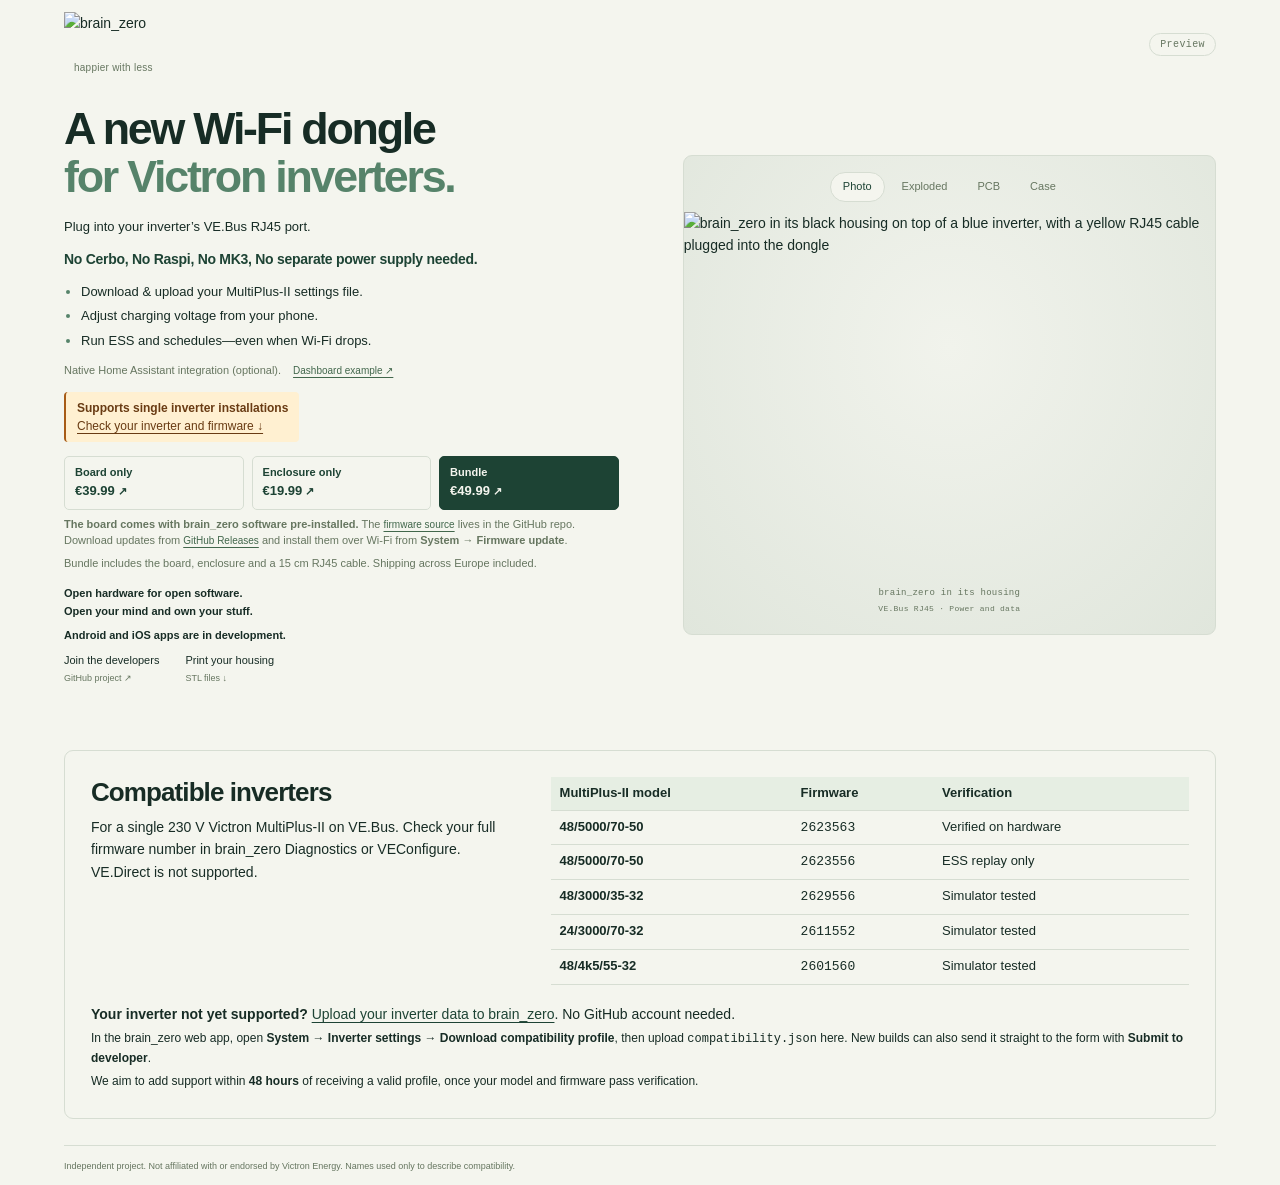
==== website/public/index.html @ fb1fd098 "Name the controller page Inverter settings" ====
<!doctype html>
<html lang="en">
<head>
  <meta charset="utf-8">
  <meta name="viewport" content="width=device-width, initial-scale=1">
  <meta name="robots" content="noindex, nofollow, noarchive">
  <meta name="description" content="Plug into your inverter’s VE.Bus RJ45 port—no separate power supply needed. Local ESS control, phone settings and optional native Home Assistant integration.">
  <meta name="theme-color" content="#14221f">
  <title>brain_zero — A new Wi-Fi dongle for Victron inverters</title>
  <link rel="icon" href="assets/icon.svg" type="image/svg+xml">
  <link rel="stylesheet" href="styles.css">
  <script type="module" src="assets/model-viewer-4.4.0.min.js"></script>
  <script src="app.js" defer></script>
</head>
<body>
  <a class="skip" href="#main">Skip to content</a>
  <header><a class="brand" href="#" aria-label="brain_zero home"><img src="assets/wordmark.svg" alt="brain_zero" width="210" height="56"><span>happier with less</span></a><span class="preview">Preview</span></header>
  <main id="main">
    <div class="pitch">
      <h1>A new Wi-Fi dongle<br><em>for Victron inverters.</em></h1>
      <p class="connection">Plug into your inverter’s VE.Bus RJ45 port.</p>
      <p class="standalone">No Cerbo, No Raspi, No MK3, No separate power supply needed.</p>
      <ul class="benefits">
        <li>Download &amp; upload your MultiPlus-II settings file.</li>
        <li>Adjust charging voltage from your phone.</li>
        <li>Run ESS and schedules—even when Wi-Fi drops.</li>
      </ul>
      <div class="integration"><p>Native Home Assistant integration (optional).</p><button class="dashboard-link" type="button" id="show-dashboard">Dashboard example ↗</button></div>
      <p class="compatibility-warning"><strong>Supports single inverter installations</strong><br><a href="#compatibility">Check your inverter and firmware ↓</a></p>
      <div class="purchase">
        <div class="purchase-options" role="group" aria-label="Buy hardware">
          <button class="buy" type="button" data-dialog="buy"><span class="offer-name">Board only</span><span><strong class="offer-price">€39.99</strong> <span aria-hidden="true">↗</span></span></button>
          <button class="buy" type="button" data-dialog="buy"><span class="offer-name">Enclosure only</span><span><strong class="offer-price">€19.99</strong> <span aria-hidden="true">↗</span></span></button>
          <button class="buy bundle" type="button" data-dialog="buy" aria-describedby="bundle-contents"><span class="offer-name">Bundle</span><span><strong class="offer-price">€49.99</strong> <span aria-hidden="true">↗</span></span></button>
        </div>
        <p class="shipping"><strong>The board comes with brain_zero software pre-installed.</strong> The <a class="dashboard-link" href="https://github.com/mjpalmowski/brain_zero/tree/main/firmware/vebus_listener">firmware source</a> lives in the GitHub repo. Download updates from <a class="dashboard-link" href="https://github.com/mjpalmowski/brain_zero/releases">GitHub Releases</a> and install them over Wi-Fi from <strong>System → Firmware update</strong>.</p>
        <p class="shipping"><span id="bundle-contents">Bundle includes the board, enclosure and a 15 cm RJ45 cable.</span> Shipping across Europe included.</p>
      </div>
      <p class="open-pitch">Open hardware for open software.<br>Open your mind and own your stuff.</p>
      <p class="open-pitch">Android and iOS apps are in development.</p>
      <div class="project-links"><a href="https://github.com/mjpalmowski/brain_zero">Join the developers <span>GitHub project ↗</span></a><a href="assets/brain-zero-case-c8-prototype.zip" download>Print your housing <span>STL files ↓</span></a></div>
    </div>
    <figure class="hardware-visual">
      <div class="hardware-switch" role="group" aria-label="Hardware view">
        <button type="button" data-hardware-view="photo" aria-pressed="true">Photo</button>
        <button type="button" data-hardware-view="exploded" aria-pressed="false">Exploded</button>
        <button type="button" data-hardware-view="pcb" aria-pressed="false">PCB</button>
        <button type="button" data-hardware-view="case" aria-pressed="false">Case</button>
      </div>
      <div class="hardware-stage">
        <img id="hardware-photo" src="assets/brain-zero-hardware.webp" alt="brain_zero in its black housing on top of a blue inverter, with a yellow RJ45 cable plugged into the dongle" width="1122" height="1402" fetchpriority="high">
        <model-viewer id="hardware-exploded" src="assets/assembly-c8-exploded.glb" alt="Interactive exploded view of brain_zero: Rev C PCB installed inside the C8 case base, with the lid lifted above it" camera-controls camera-orbit="-35deg 55deg auto" field-of-view="30deg" interaction-prompt="none" touch-action="pan-y" shadow-intensity="0.7" exposure="1.15" loading="lazy" hidden><img slot="poster" src="assets/assembly-c8-exploded.jpg" alt="Actual Rev C PCB seated inside the C8 base, with the matching lid raised above it" width="523" height="378"></model-viewer>
        <model-viewer id="hardware-pcb" src="assets/board-rev-c.glb" alt="Interactive 3D model of the brain_zero Rev C PCB with all 31 fitted components and the brain_zero silkscreen logo" camera-controls camera-orbit="-35deg 55deg auto" field-of-view="30deg" interaction-prompt="none" touch-action="pan-y" shadow-intensity="0.7" exposure="1.15" loading="lazy" hidden><img slot="poster" src="assets/board-rev-c-3d.png" alt="brain_zero Rev C PCB with all fitted components and the brain_zero silkscreen logo" width="1800" height="1300"></model-viewer>
        <model-viewer id="hardware-case" src="assets/case-c8.glb" alt="Interactive 3D model of the existing C8 case base and lid, assembled from the downloadable STL files" camera-controls camera-orbit="-35deg 55deg auto" field-of-view="30deg" interaction-prompt="none" touch-action="pan-y" shadow-intensity="0.7" exposure="1.15" loading="lazy" hidden><img slot="poster" src="assets/case-c8-3d.png" alt="brain_zero C8 enclosure, made from the existing base and lid STL files" width="1800" height="1300"></model-viewer>
      </div>
      <figcaption aria-live="polite"><span id="hardware-caption">brain_zero in its housing</span><span id="hardware-note">VE.Bus RJ45 · Power and data</span><div class="hardware-downloads" id="case-downloads" hidden><a href="assets/brain-zero-base-c8.stl" download>Base STL ↓</a><a href="assets/brain-zero-lid-c8.stl" download>Lid STL ↓</a></div></figcaption>
    </figure>
    <section id="compatibility" class="compatibility" aria-labelledby="compatibility-title">
      <div class="compatibility-intro">
        <h2 id="compatibility-title">Compatible inverters</h2>
        <p>For a single 230 V Victron MultiPlus-II on VE.Bus. Check your full firmware number in brain_zero Diagnostics or VEConfigure. VE.Direct is not supported.</p>
      </div>
      <table aria-label="MultiPlus-II compatibility by firmware">
        <thead><tr><th scope="col">MultiPlus-II model</th><th scope="col">Firmware</th><th scope="col">Verification</th></tr></thead>
        <tbody>
          <tr><th scope="row">48/5000/70-50</th><td><code>2623563</code></td><td>Verified on hardware</td></tr>
          <tr><th scope="row">48/5000/70-50</th><td><code>2623556</code></td><td>ESS replay only</td></tr>
          <tr><th scope="row">48/3000/35-32</th><td><code>2629556</code></td><td>Simulator tested</td></tr>
          <tr><th scope="row">24/3000/70-32</th><td><code>2611552</code></td><td>Simulator tested</td></tr>
          <tr><th scope="row">48/4k5/55-32</th><td><code>2601560</code></td><td>Simulator tested</td></tr>
        </tbody>
      </table>
      <div class="compatibility-contribute">
        <p><strong>Your inverter not yet supported?</strong> <a href="/compatibility/">Upload your inverter data to brain_zero</a>. No GitHub account needed.</p>
        <p class="compatibility-help">In the brain_zero web app, open <strong>System → Inverter settings → Download compatibility profile</strong>, then upload <code>compatibility.json</code> here. New builds can also send it straight to the form with <strong>Submit to developer</strong>.</p>
        <p class="compatibility-help">We aim to add support within <strong>48 hours</strong> of receiving a valid profile, once your model and firmware pass verification.</p>
      </div>
    </section>
  </main>
  <footer><p>Independent project. Not affiliated with or endorsed by Victron Energy. Names used only to describe compatibility.</p></footer>
  <dialog aria-labelledby="dialog-title" id="project-dialog"><button class="close" aria-label="Close dialog" type="button">×</button><h2 id="dialog-title"></h2><p id="dialog-copy"></p><button class="dialog-action" type="button"></button></dialog>
  <dialog class="dashboard-dialog" aria-labelledby="dashboard-title" id="dashboard-dialog"><button class="close" aria-label="Close dashboard example" type="button">×</button><h2 id="dashboard-title">Home Assistant dashboard example</h2><p>Example setup. Other devices shown require separate integrations.</p><img src="assets/ha-dashboard-example.png" alt="Example brain_zero Home Assistant dashboard showing inverter, battery, household and grid power flows, alongside separately integrated devices" width="1452" height="1482" loading="lazy"><a href="assets/ha-dashboard-example.png" target="_blank" rel="noopener">Open full-size ↗</a></dialog>
</body>
</html>
---- website/public/styles.css ----
@font-face {
  font-family: Manrope;
  src: url('assets/manrope-latin.woff2') format('woff2');
  font-weight: 400 800;
  font-display: swap;
}
:root { --paper: #f4f5ee; --ink: #172c25; --green: #1d4334; --muted: #667660; --line: #d6ddd2; }
* { box-sizing: border-box; }
body { margin: 0; min-height: 100svh; display: flex; flex-direction: column; background: var(--paper); color: var(--ink); font: 14px/1.6 Manrope, Arial, sans-serif; }
button, a { touch-action: manipulation; }
button { font: inherit; cursor: pointer; }
a { color: inherit; text-decoration: none; }
button:focus-visible, a:focus-visible { outline: 3px solid #6ba47c; outline-offset: 5px; }
::selection { background: #c0edcc; }
img { display: block; max-width: 100%; }
.skip { position: absolute; top: -70px; left: 15px; padding: 10px; background: #c0edcc; z-index: 10; }
.skip:focus { top: 10px; }
header, main, footer { width: min(1240px, 90%); margin-inline: auto; }

header { min-height: 88px; display: flex; justify-content: space-between; align-items: center; gap: 20px; }
.brand img { width: 205px; height: auto; }
.brand > span { display: block; margin-top: -6px; padding-left: 10px; font-size: 10px; letter-spacing: .025em; color: var(--muted); }
.preview { font: 10px Consolas, monospace; letter-spacing: .04em; color: var(--muted); border: 1px solid var(--line); padding: 5px 10px; border-radius: 20px; }

main { flex: 1; display: grid; grid-template-columns: 1.04fr 1fr; gap: 64px; align-items: center; padding-block: 16px 26px; }
.pitch { min-width: 0; }
h1 { font-size: clamp(34px, 3.5vw, 50px); font-weight: 600; line-height: 1.08; letter-spacing: -.05em; margin: 0 0 16px; }
h1 em { font-style: normal; color: #56836a; }
.connection { margin: 0 0 10px; font-size: 13px; line-height: 1.6; }
.standalone { margin: 0 0 12px; font-size: 14px; font-weight: 650; letter-spacing: -.02em; color: var(--green); }
.benefits { margin: 0 0 12px; padding-left: 17px; font-size: 13px; line-height: 1.5; }
.benefits li + li { margin-top: 5px; }
.benefits li::marker { color: #56836a; }
.integration { display: flex; align-items: baseline; flex-wrap: wrap; column-gap: 12px; row-gap: 3px; margin-bottom: 12px; }
.integration p { margin: 0; font-size: 11px; color: var(--muted); }
.dashboard-link { border: 0; background: none; color: #42674c; font-size: 10px; padding: 0; text-decoration: underline; text-underline-offset: 3px; }
.compatibility-warning { display: inline-block; max-width: 100%; margin: 0 0 14px; padding: 7px 11px; border-left: 2px solid #a75b16; border-radius: 4px; background: #fff0d1; color: #693b13; font-size: 12px; line-height: 1.5; }
.compatibility-warning strong { font-weight: 700; }
.compatibility-warning a, .compatibility-contribute a { text-decoration: underline; text-underline-offset: 3px; }

.compatibility { grid-column: 1 / -1; display: grid; grid-template-columns: minmax(0, 1fr) minmax(0, 1.5fr); gap: 18px 34px; align-items: start; padding: 26px; border: 1px solid var(--line); border-radius: 9px; }
.compatibility h2 { margin: 0 0 8px; font-size: 26px; font-weight: 650; line-height: 1.2; letter-spacing: -.035em; }
.compatibility p { margin: 0; }
.compatibility table { width: 100%; border-collapse: collapse; text-align: left; font-size: 13px; }
.compatibility th, .compatibility td { padding: 6px 9px; border-bottom: 1px solid var(--line); vertical-align: top; }
.compatibility thead { background: #e6eee3; }
.compatibility tbody th { font-weight: 600; }
.compatibility-contribute { grid-column: 1 / -1; }
.compatibility-contribute a { color: var(--green); }
.compatibility .compatibility-help { margin-top: 4px; font-size: 12px; }

.purchase { margin-bottom: 14px; }
.purchase-options { display: grid; grid-template-columns: repeat(3, minmax(0, 1fr)); gap: 8px; }
.buy { display: flex; flex-direction: column; justify-content: space-between; gap: 2px; border: 1px solid var(--line); border-radius: 5px; padding: 8px 10px; background: var(--paper); color: var(--green); font-size: 11px; font-weight: 600; line-height: 1.4; text-align: left; transition: background .15s; }
.buy:hover { background: #e6eee3; }
.buy strong { font-size: 13px; font-weight: 700; }
.buy.bundle { border-color: var(--green); background: var(--green); color: var(--paper); }
.buy.bundle:hover { background: #2c5744; }
.shipping { margin: 6px 0 0; font-size: 11px; line-height: 1.5; color: var(--muted); }
.open-pitch { margin: 0 0 7px; font-size: 11px; font-weight: 600; }
.project-links { display: flex; gap: 26px; flex-wrap: wrap; }
.project-links > a { display: block; color: var(--ink); font-size: 11px; }
.project-links > a:hover { text-decoration: underline; text-underline-offset: 4px; }
.project-links span { display: block; color: var(--muted); font-size: 9px; margin-top: 2px; }

.hardware-visual { margin: 0; min-width: 0; overflow: hidden; border-radius: 9px; background: radial-gradient(ellipse at 50% 40%, #f1f3ec, #e0e6dc); border: 1px solid var(--line); padding: 16px 0 18px; }
.hardware-switch { display: flex; justify-content: center; gap: 4px; }
.hardware-switch button { background: none; border: 1px solid transparent; border-radius: 20px; padding: 5px 12px; color: var(--muted); font-size: 11px; }
.hardware-switch button[aria-pressed=true] { background: var(--paper); border-color: var(--line); color: var(--green); }
.hardware-switch button:hover { color: var(--green); }
.hardware-stage { aspect-ratio: 18/13; width: 100%; }
.hardware-stage model-viewer { display: block; width: 100%; height: 100%; background: transparent; --poster-color: transparent; touch-action: pan-y; }
.hardware-stage [hidden] { display: none; }
.hardware-stage img { width: 100%; height: 100%; object-fit: contain; }
.hardware-stage > img { object-fit: cover; object-position: center 25%; padding-block: 10px; }
.hardware-visual figcaption { color: var(--muted); font: 9px/1.8 Consolas, monospace; letter-spacing: .03em; text-align: center; padding: 0 18px; }
.hardware-visual figcaption span { display: block; }
#hardware-note { font-size: 8px; }
.hardware-downloads { display: flex; justify-content: center; gap: 22px; margin-top: 6px; }
.hardware-downloads[hidden] { display: none; }
.hardware-downloads a { font: 10px Manrope, Arial, sans-serif; text-decoration: underline; text-underline-offset: 3px; color: var(--green); }

footer { border-top: 1px solid var(--line); padding-block: 13px 17px; font-size: 9px; line-height: 1.7; color: var(--muted); }
footer p { margin: 0; }
footer p + p { margin-top: 3px; }

dialog { width: min(440px, calc(100% - 36px)); max-height: 85vh; overflow: auto; background: var(--paper); color: var(--ink); padding: 34px; border: 1px solid #b2c6a6; border-radius: 10px; box-shadow: 0 25px 90px #081e2055; }
dialog::backdrop { background: #10251caa; backdrop-filter: blur(4px); }
dialog h2 { font-size: 28px; font-weight: 600; letter-spacing: -.045em; line-height: 1.2; margin: 0 20px 20px 0; }
dialog p { font-size: 12px; line-height: 1.85; color: #5f7458; margin: 0 0 25px; }
.close { position: absolute; right: 14px; top: 12px; padding: 5px; border: 0; background: none; color: #72846b; font-size: 25px; line-height: 1; }
.dialog-action { width: 100%; background: var(--green); color: var(--paper); padding: 12px 16px; border: 0; border-radius: 5px; font-size: 11px; font-weight: 600; }
.dashboard-dialog { width: min(1000px, calc(100% - 32px)); padding: 25px; max-height: 92vh; }
.dashboard-dialog h2 { font-size: 20px; letter-spacing: -.025em; margin: 0 35px 10px 0; }
.dashboard-dialog p { font-size: 11px; margin: 0 0 18px; }
.dashboard-dialog img { width: 100%; height: auto; border-radius: 6px; }
.dashboard-dialog .close { position: sticky; float: right; top: 0; margin: -10px -10px 0 0; border-radius: 50%; background: var(--paper); z-index: 1; }
.dashboard-dialog > a { display: inline-block; margin-top: 15px; font-size: 11px; color: var(--green); text-decoration: underline; text-underline-offset: 4px; }

@media (max-width: 1000px) {
  main { gap: 35px; }
  h1 { font-size: clamp(32px, 3.9vw, 39px); }
  .connection { font-size: 12px; }
  .benefits { font-size: 12px; }
  .project-links { gap: 20px; }
}
@media (max-width: 760px) {
  header { min-height: 82px; }
  .brand img { width: 175px; }
  .preview { font-size: 8px; padding: 5px 8px; }
  main { grid-template-columns: 1fr; gap: 26px; padding-block: 18px 26px; }
  h1 { font-size: clamp(31px, 7.5vw, 43px); }
  .connection { font-size: 13px; }
  .benefits { font-size: 13px; }
  .integration p { font-size: 11px; }
  .hardware-visual { max-width: 600px; width: 100%; justify-self: center; }
  .compatibility { grid-template-columns: minmax(0, 1fr); padding: 15px; }
  .compatibility th, .compatibility td { padding-inline: 5px; }
  footer { font-size: 9px; }
}
@media (max-width: 480px) {
  .dashboard-dialog { padding: 18px; }
  .dashboard-dialog h2 { font-size: 17px; }
}
@media (prefers-reduced-motion: reduce) {
  * { transition: none !important; }
}
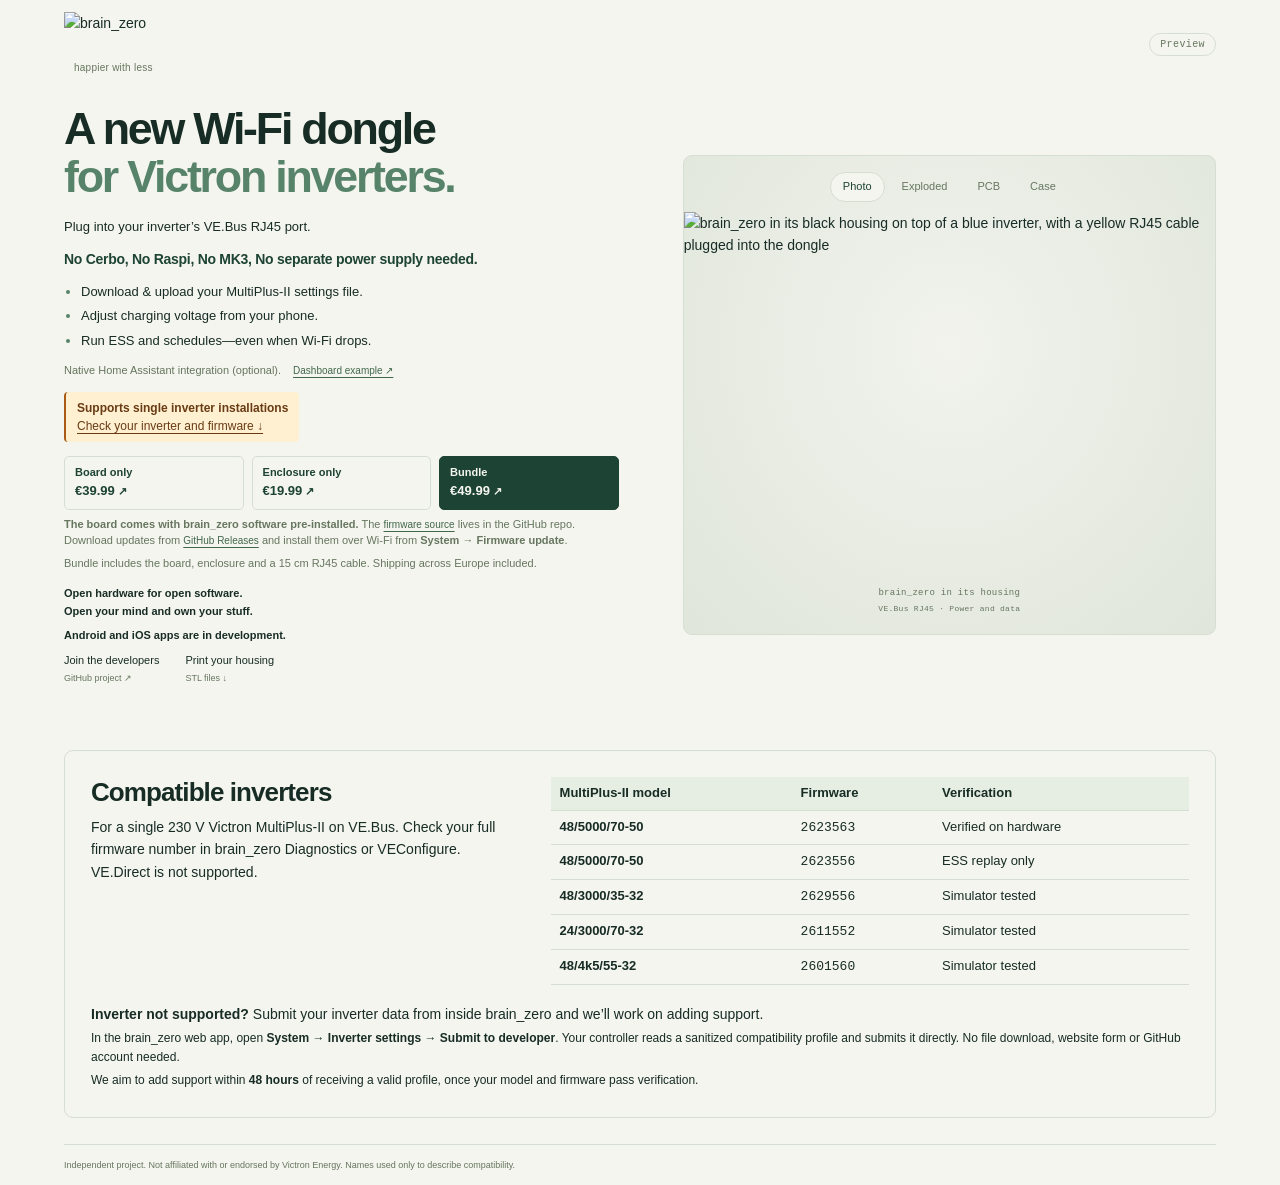
==== commit 31400b40: "Submit compatibility profiles directly from the controller app" ====
--- a/website/public/index.html
+++ b/website/public/index.html
@@ -71,8 +71,8 @@
         </tbody>
       </table>
       <div class="compatibility-contribute">
-        <p><strong>Your inverter not yet supported?</strong> <a href="/compatibility/">Upload your inverter data to brain_zero</a>. No GitHub account needed.</p>
-        <p class="compatibility-help">In the brain_zero web app, open <strong>System → Inverter settings → Download compatibility profile</strong>, then upload <code>compatibility.json</code> here. New builds can also send it straight to the form with <strong>Submit to developer</strong>.</p>
+        <p><strong>Inverter not supported?</strong> Submit your inverter data from inside brain_zero and we’ll work on adding support.</p>
+        <p class="compatibility-help">In the brain_zero web app, open <strong>System → Inverter settings → Submit to developer</strong>. Your controller reads a sanitized compatibility profile and submits it directly. No file download, website form or GitHub account needed.</p>
         <p class="compatibility-help">We aim to add support within <strong>48 hours</strong> of receiving a valid profile, once your model and firmware pass verification.</p>
       </div>
     </section>
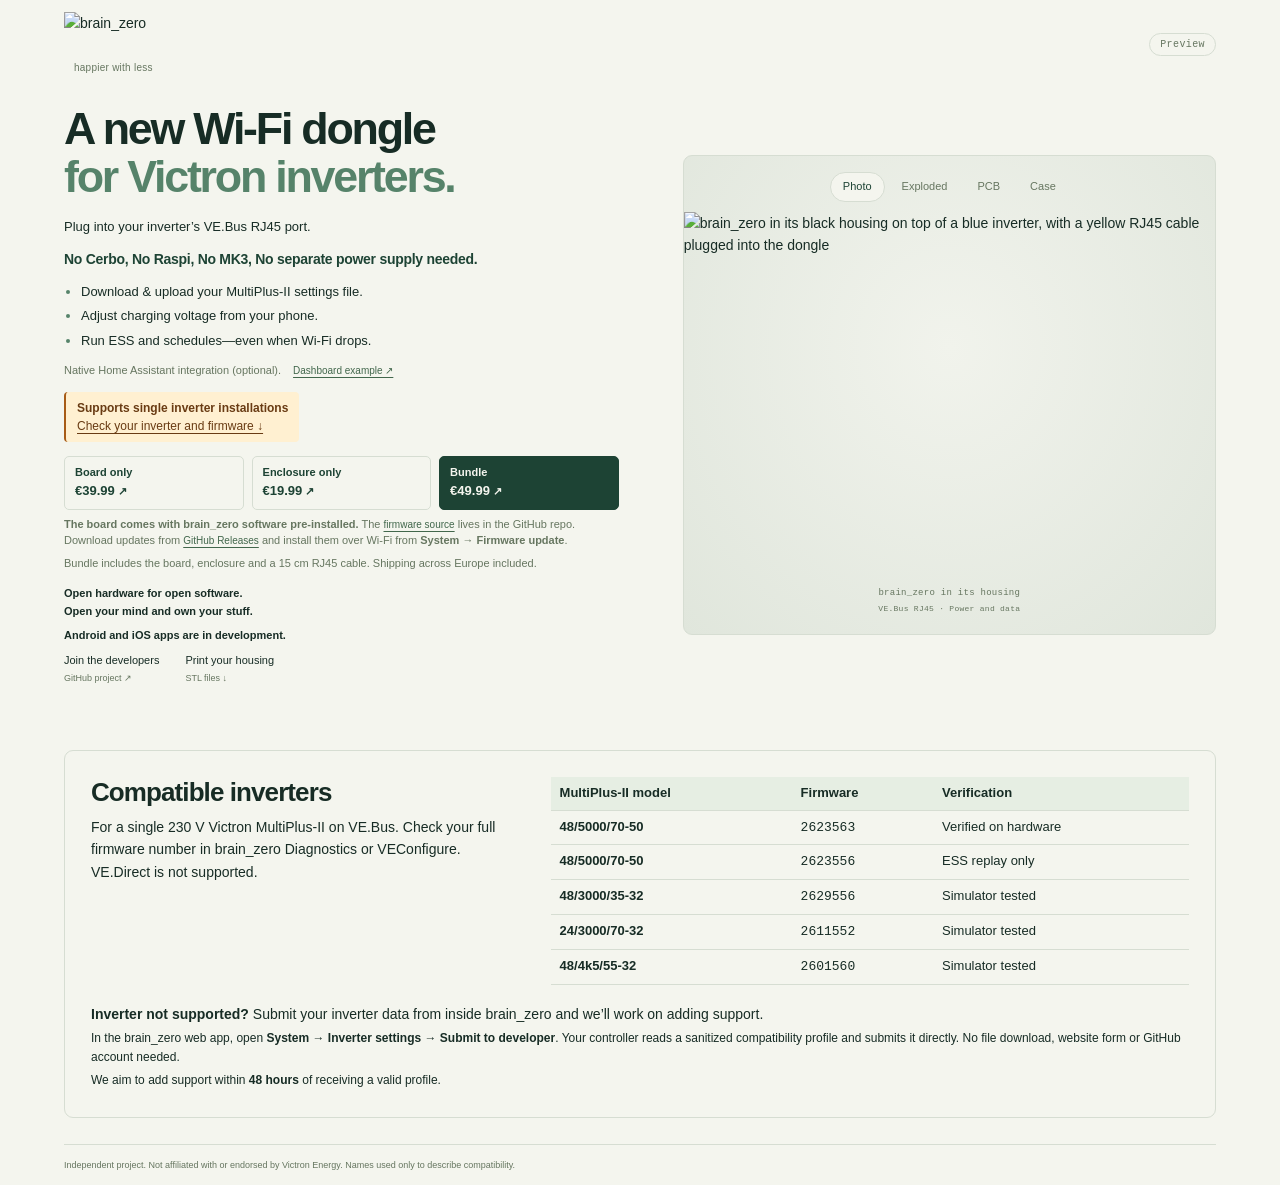
==== commit b82d8eb8: "Simplify the compatibility turnaround wording" ====
--- a/website/public/index.html
+++ b/website/public/index.html
@@ -73,7 +73,7 @@
       <div class="compatibility-contribute">
         <p><strong>Inverter not supported?</strong> Submit your inverter data from inside brain_zero and we’ll work on adding support.</p>
         <p class="compatibility-help">In the brain_zero web app, open <strong>System → Inverter settings → Submit to developer</strong>. Your controller reads a sanitized compatibility profile and submits it directly. No file download, website form or GitHub account needed.</p>
-        <p class="compatibility-help">We aim to add support within <strong>48 hours</strong> of receiving a valid profile, once your model and firmware pass verification.</p>
+        <p class="compatibility-help">We aim to add support within <strong>48 hours</strong> of receiving a valid profile.</p>
       </div>
     </section>
   </main>
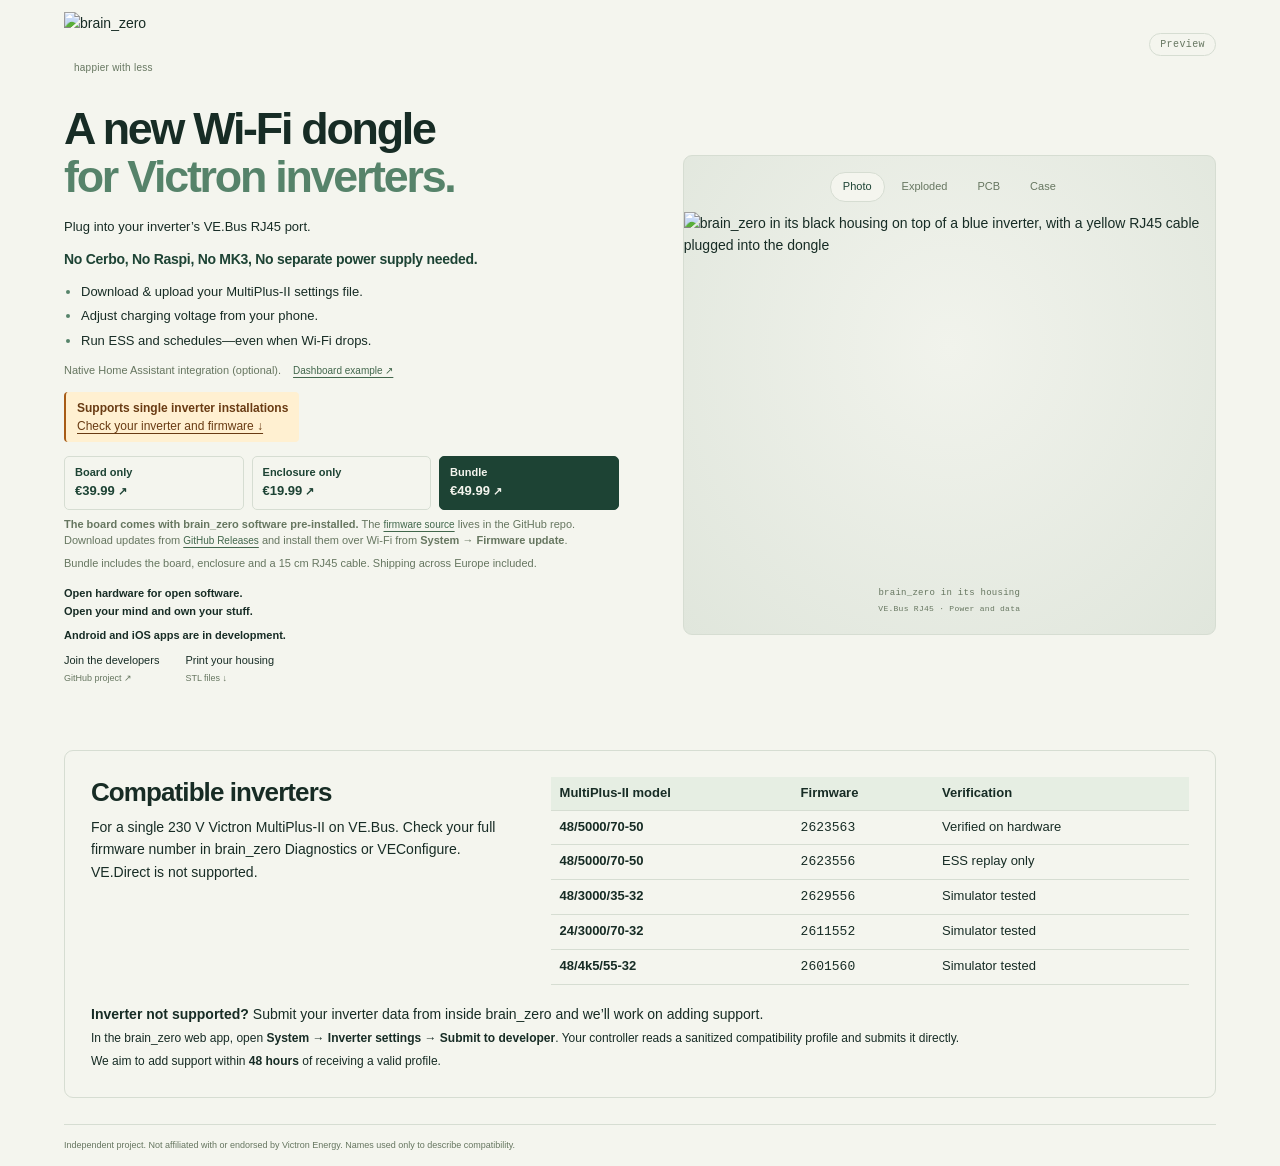
==== commit 384c9396: "Remove the extra submission reassurance sentence" ====
--- a/website/public/index.html
+++ b/website/public/index.html
@@ -72,7 +72,7 @@
       </table>
       <div class="compatibility-contribute">
         <p><strong>Inverter not supported?</strong> Submit your inverter data from inside brain_zero and we’ll work on adding support.</p>
-        <p class="compatibility-help">In the brain_zero web app, open <strong>System → Inverter settings → Submit to developer</strong>. Your controller reads a sanitized compatibility profile and submits it directly. No file download, website form or GitHub account needed.</p>
+        <p class="compatibility-help">In the brain_zero web app, open <strong>System → Inverter settings → Submit to developer</strong>. Your controller reads a sanitized compatibility profile and submits it directly.</p>
         <p class="compatibility-help">We aim to add support within <strong>48 hours</strong> of receiving a valid profile.</p>
       </div>
     </section>
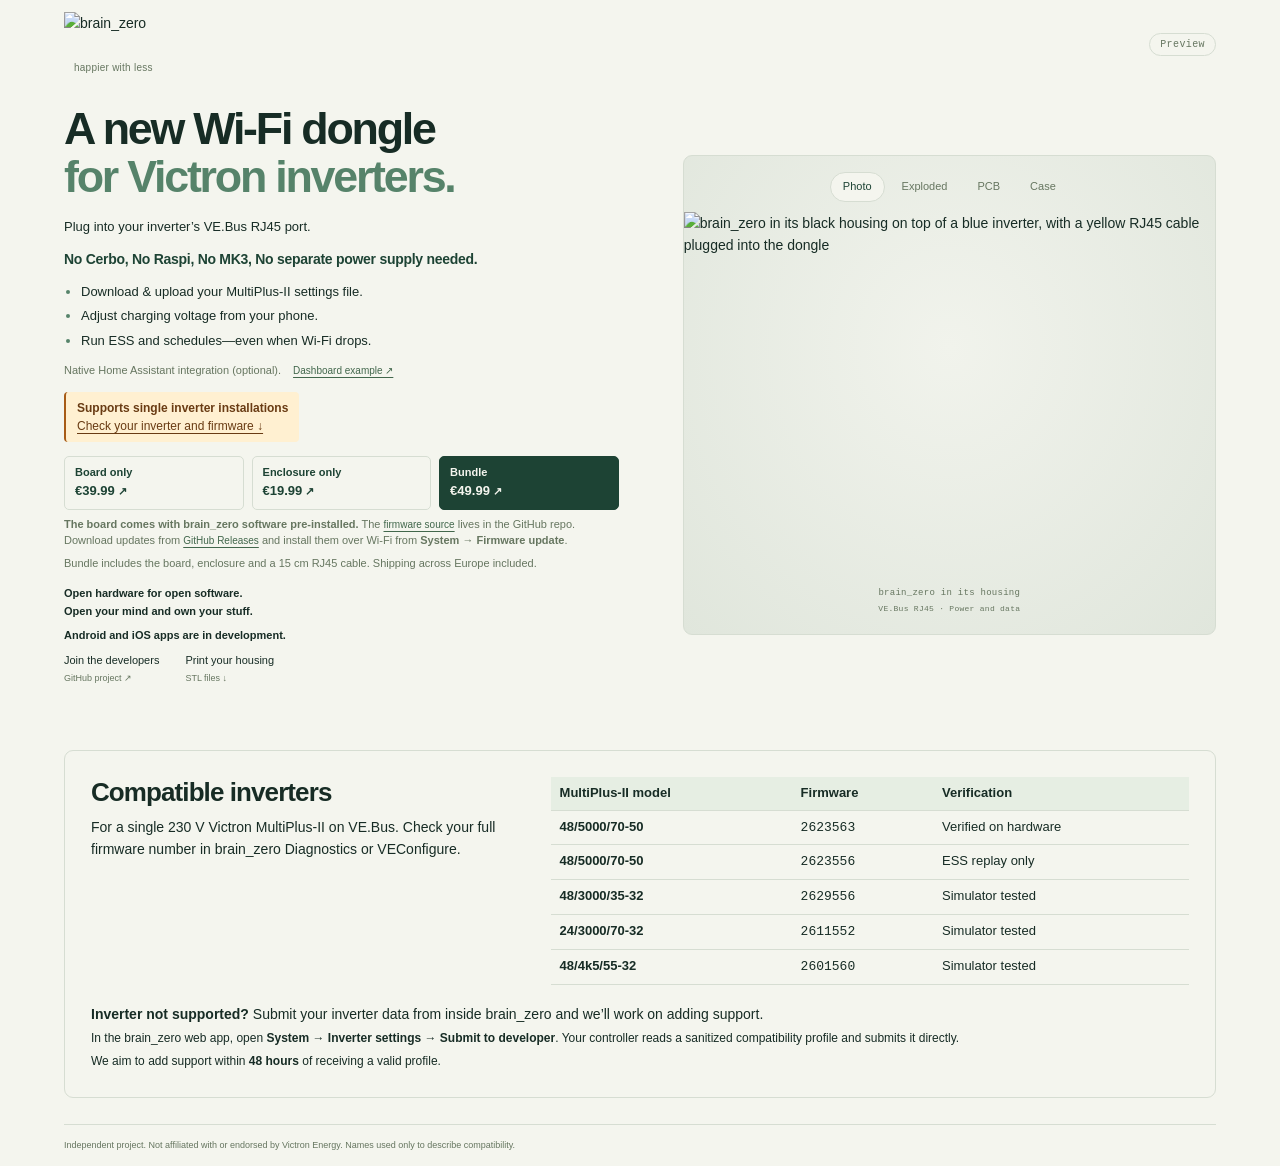
==== commit 657036af: "Remove the unnecessary VE.Direct exclusion" ====
--- a/website/public/index.html
+++ b/website/public/index.html
@@ -58,7 +58,7 @@
     <section id="compatibility" class="compatibility" aria-labelledby="compatibility-title">
       <div class="compatibility-intro">
         <h2 id="compatibility-title">Compatible inverters</h2>
-        <p>For a single 230 V Victron MultiPlus-II on VE.Bus. Check your full firmware number in brain_zero Diagnostics or VEConfigure. VE.Direct is not supported.</p>
+        <p>For a single 230 V Victron MultiPlus-II on VE.Bus. Check your full firmware number in brain_zero Diagnostics or VEConfigure.</p>
       </div>
       <table aria-label="MultiPlus-II compatibility by firmware">
         <thead><tr><th scope="col">MultiPlus-II model</th><th scope="col">Firmware</th><th scope="col">Verification</th></tr></thead>
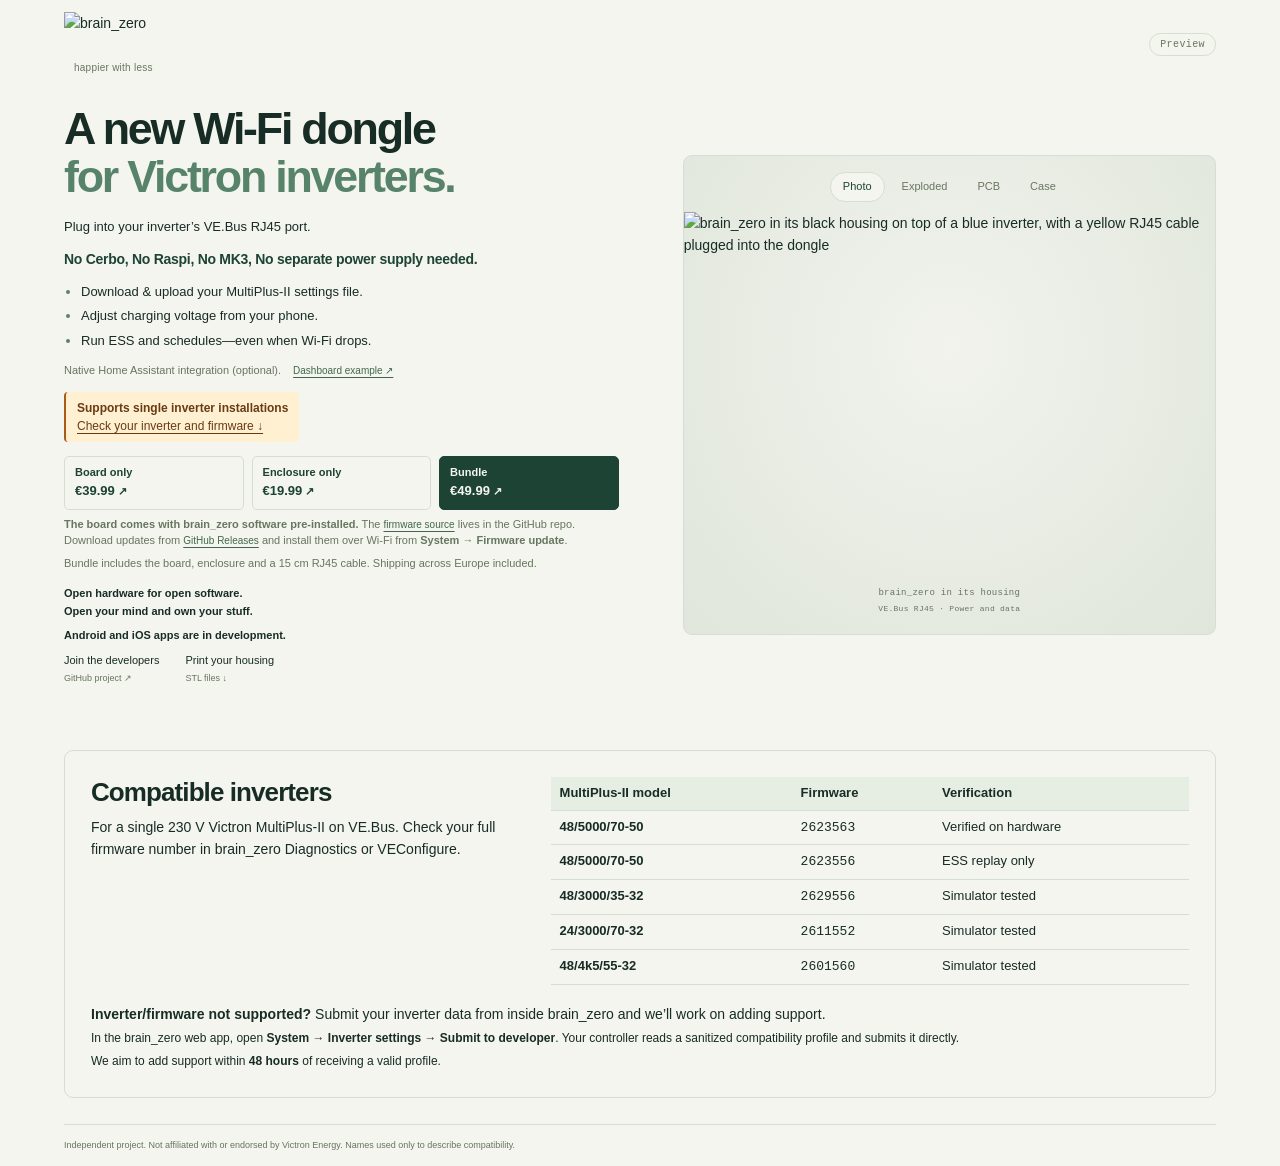
==== commit 26ca42c8: "Mention firmware in the compatibility submission prompt" ====
--- a/website/public/index.html
+++ b/website/public/index.html
@@ -71,7 +71,7 @@
         </tbody>
       </table>
       <div class="compatibility-contribute">
-        <p><strong>Inverter not supported?</strong> Submit your inverter data from inside brain_zero and we’ll work on adding support.</p>
+        <p><strong>Inverter/firmware not supported?</strong> Submit your inverter data from inside brain_zero and we’ll work on adding support.</p>
         <p class="compatibility-help">In the brain_zero web app, open <strong>System → Inverter settings → Submit to developer</strong>. Your controller reads a sanitized compatibility profile and submits it directly.</p>
         <p class="compatibility-help">We aim to add support within <strong>48 hours</strong> of receiving a valid profile.</p>
       </div>
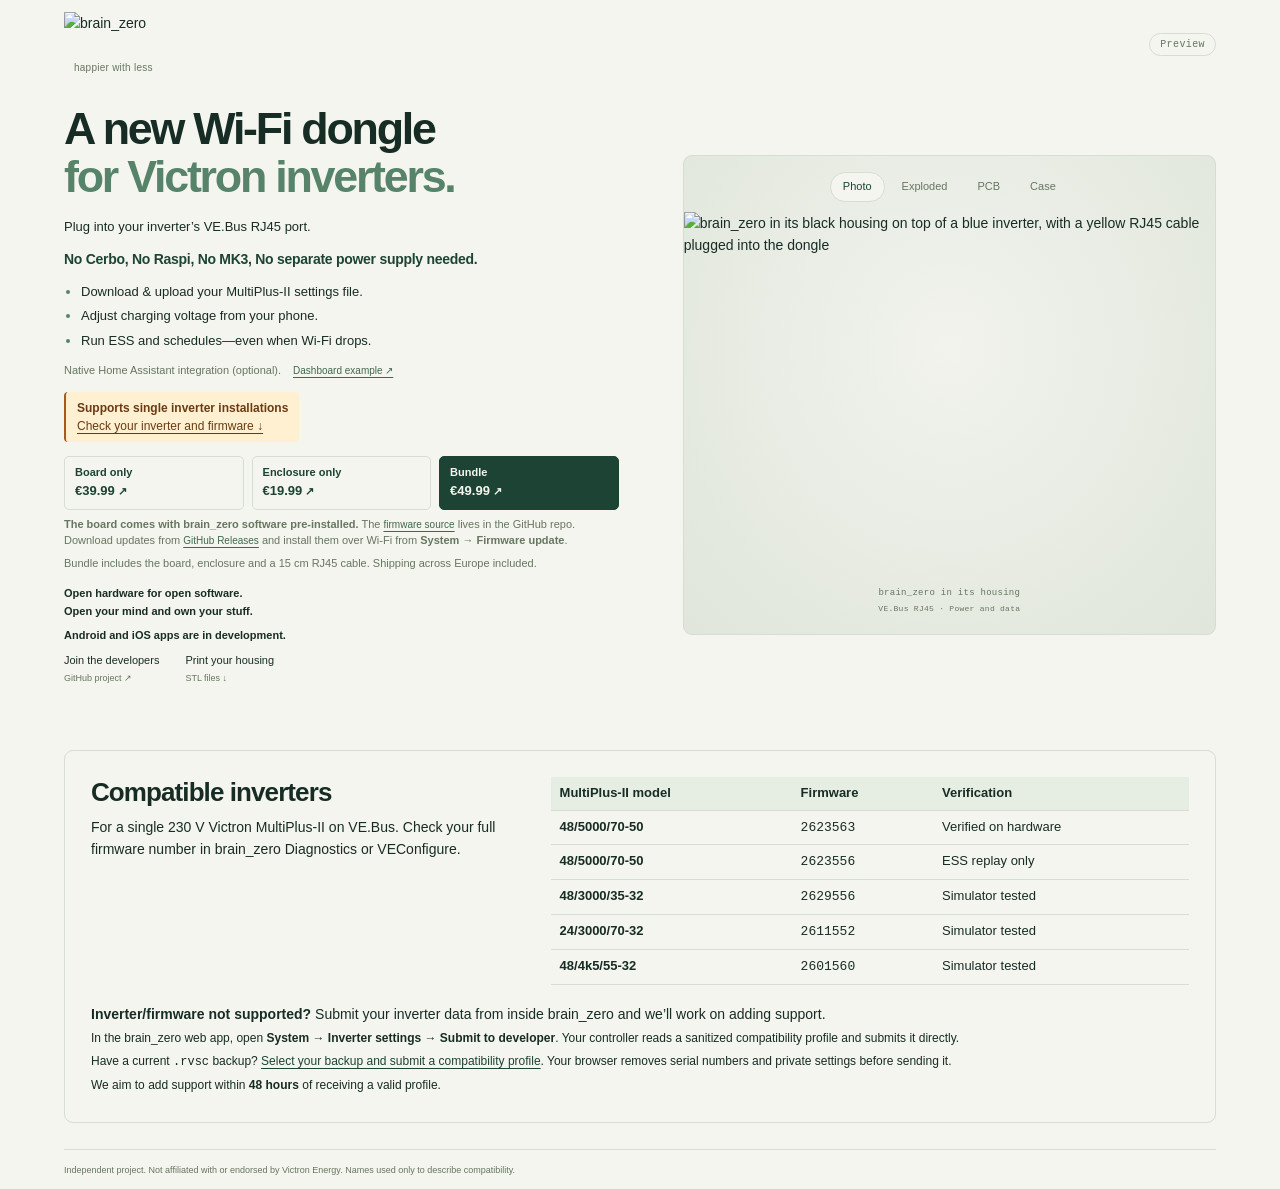
==== commit e4586616: "Host local RVSC sanitization and direct profile submission" ====
--- a/website/public/index.html
+++ b/website/public/index.html
@@ -73,6 +73,7 @@
       <div class="compatibility-contribute">
         <p><strong>Inverter/firmware not supported?</strong> Submit your inverter data from inside brain_zero and we’ll work on adding support.</p>
         <p class="compatibility-help">In the brain_zero web app, open <strong>System → Inverter settings → Submit to developer</strong>. Your controller reads a sanitized compatibility profile and submits it directly.</p>
+        <p class="compatibility-help">Have a current <code>.rvsc</code> backup? <a href="/compatibility/">Select your backup and submit a compatibility profile</a>. Your browser removes serial numbers and private settings before sending it.</p>
         <p class="compatibility-help">We aim to add support within <strong>48 hours</strong> of receiving a valid profile.</p>
       </div>
     </section>
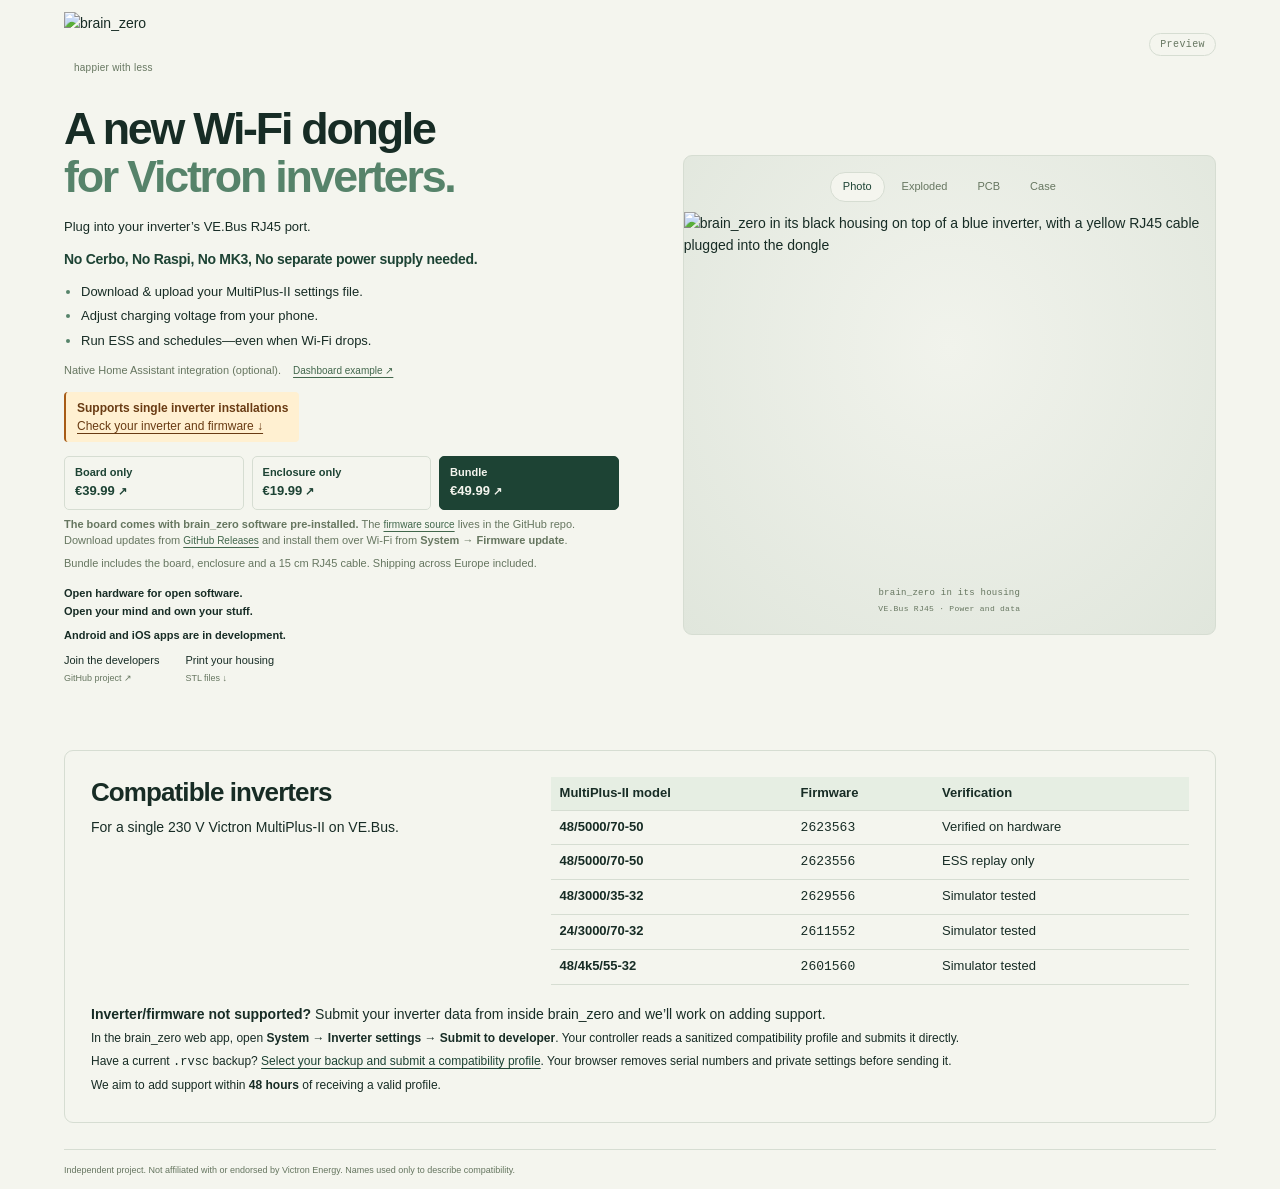
==== commit cc51caa5: "Remove firmware lookup instruction from homepage" ====
--- a/website/public/index.html
+++ b/website/public/index.html
@@ -58,7 +58,7 @@
     <section id="compatibility" class="compatibility" aria-labelledby="compatibility-title">
       <div class="compatibility-intro">
         <h2 id="compatibility-title">Compatible inverters</h2>
-        <p>For a single 230 V Victron MultiPlus-II on VE.Bus. Check your full firmware number in brain_zero Diagnostics or VEConfigure.</p>
+        <p>For a single 230 V Victron MultiPlus-II on VE.Bus.</p>
       </div>
       <table aria-label="MultiPlus-II compatibility by firmware">
         <thead><tr><th scope="col">MultiPlus-II model</th><th scope="col">Firmware</th><th scope="col">Verification</th></tr></thead>
